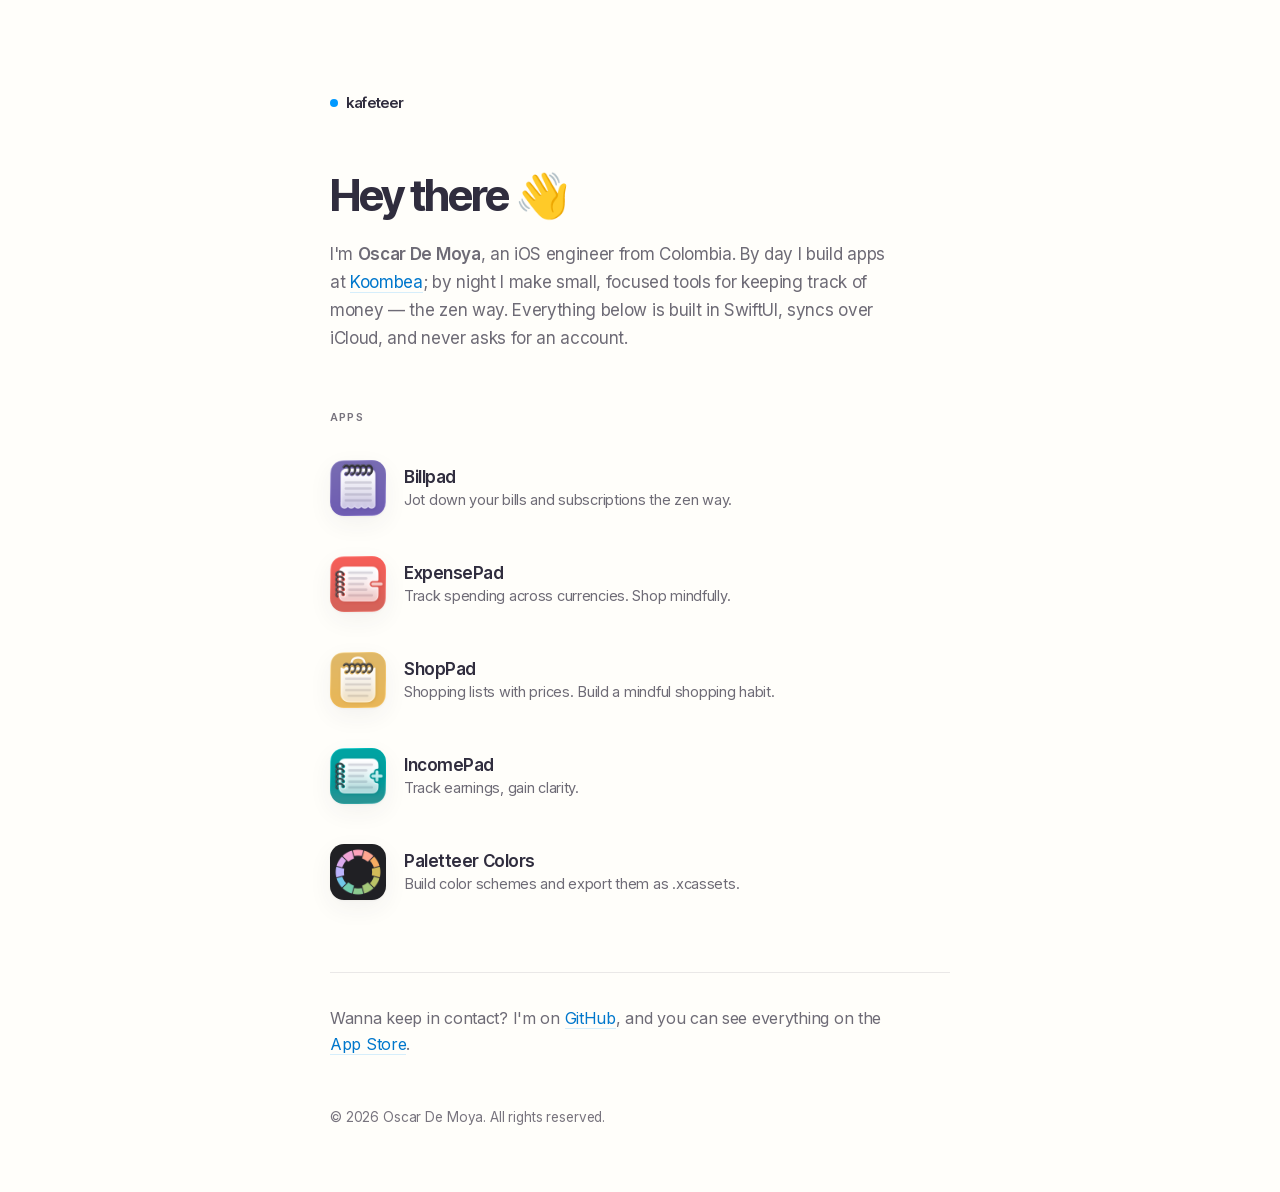
==== index.html @ 7df89122 "Add landing page for App Store apps" ====
<!DOCTYPE html>
<html lang="en">
<head>
<meta charset="utf-8">
<meta name="viewport" content="width=device-width, initial-scale=1">
<title>Kafeteer — Apps by Oscar De Moya</title>
<meta name="description" content="Small, focused iOS apps for tracking money the zen way. Billpad, ExpensePad, ShopPad, IncomePad and Paletteer Colors.">
<meta name="author" content="Oscar De Moya">
<meta name="theme-color" content="#FFFEFA" media="(prefers-color-scheme: light)">
<meta name="theme-color" content="#141415" media="(prefers-color-scheme: dark)">
<link rel="canonical" href="https://kafeteer.github.io/">
<meta property="og:type" content="website">
<meta property="og:title" content="Kafeteer — Apps by Oscar De Moya">
<meta property="og:description" content="Small, focused iOS apps for tracking money the zen way.">
<meta property="og:url" content="https://kafeteer.github.io/">
<meta property="og:image" content="https://kafeteer.github.io/assets/icons/billpad.png">
<meta name="twitter:card" content="summary">
<link rel="icon" href="assets/icons/billpad.png">
<link rel="apple-touch-icon" href="assets/icons/billpad.png">
<link rel="preload" href="assets/fonts/Inter-latin.woff2" as="font" type="font/woff2" crossorigin>
<link rel="preload" href="assets/fonts/InterTight-latin.woff2" as="font" type="font/woff2" crossorigin>
<style>
@font-face {
  font-family: 'Inter';
  font-style: normal;
  font-weight: 400 600;
  font-display: swap;
  src: url('assets/fonts/Inter-latin.woff2') format('woff2');
  unicode-range: U+0000-00FF, U+0131, U+0152-0153, U+02BB-02BC, U+02C6, U+02DA, U+02DC, U+0304, U+0308, U+0329, U+2000-206F, U+20AC, U+2122, U+2191, U+2193, U+2212, U+2215, U+FEFF, U+FFFD;
}
@font-face {
  font-family: 'Inter';
  font-style: normal;
  font-weight: 400 600;
  font-display: swap;
  src: url('assets/fonts/Inter-latin-ext.woff2') format('woff2');
  unicode-range: U+0100-02BA, U+02BD-02C5, U+02C7-02CC, U+02CE-02D7, U+02DD-02FF, U+0304, U+0308, U+0329, U+1D00-1DBF, U+1E00-1E9F, U+1EF2-1EFF, U+2020, U+20A0-20AB, U+20AD-20C0, U+2113, U+2C60-2C7F, U+A720-A7FF;
}
@font-face {
  font-family: 'Inter Tight';
  font-style: normal;
  font-weight: 600 700;
  font-display: swap;
  src: url('assets/fonts/InterTight-latin.woff2') format('woff2');
  unicode-range: U+0000-00FF, U+0131, U+0152-0153, U+02BB-02BC, U+02C6, U+02DA, U+02DC, U+0304, U+0308, U+0329, U+2000-206F, U+20AC, U+2122, U+2191, U+2193, U+2212, U+2215, U+FEFF, U+FFFD;
}
@font-face {
  font-family: 'Inter Tight';
  font-style: normal;
  font-weight: 600 700;
  font-display: swap;
  src: url('assets/fonts/InterTight-latin-ext.woff2') format('woff2');
  unicode-range: U+0100-02BA, U+02BD-02C5, U+02C7-02CC, U+02CE-02D7, U+02DD-02FF, U+0304, U+0308, U+0329, U+1D00-1DBF, U+1E00-1E9F, U+1EF2-1EFF, U+2020, U+20A0-20AB, U+20AD-20C0, U+2113, U+2C60-2C7F, U+A720-A7FF;
}

:root {
  --bg: #FFFEFA;
  --surface: #F7F6F2;
  --ink: #302D3E;
  --muted: #6E6B76;
  --faint: #78747E;
  --line: rgba(48, 45, 62, 0.10);
  --accent: #0099FF;
  --link: #0077CC;
  --accent-soft: rgba(0, 153, 255, 0.16);
  --shadow: 0 1px 2px rgba(48, 45, 62, 0.04), 0 8px 24px rgba(48, 45, 62, 0.06);
  --radius-lg: 20px;
  --radius-md: 14px;
}

@media (prefers-color-scheme: dark) {
  :root {
    --bg: #141415;
    --surface: #2E2C37;
    --ink: #FFFEFA;
    --muted: #BFBCC2;
    --faint: #918D96;
    --line: rgba(255, 254, 250, 0.10);
    --accent: #4DB8FF;
    --link: #4DB8FF;
    --accent-soft: rgba(77, 184, 255, 0.22);
    --shadow: 0 1px 2px rgba(0, 0, 0, 0.30), 0 8px 24px rgba(0, 0, 0, 0.35);
  }
}

* { box-sizing: border-box; }

html { -webkit-text-size-adjust: 100%; }

body {
  margin: 0;
  padding: 0 24px;
  background: var(--bg);
  color: var(--ink);
  font-family: "Inter", -apple-system, BlinkMacSystemFont, "Segoe UI", sans-serif;
  font-size: 16px;
  line-height: 1.65;
  letter-spacing: -0.28px;
  font-feature-settings: "cv11", "ss01";
  -webkit-font-smoothing: antialiased;
}

.wrap {
  max-width: 620px;
  margin: 0 auto;
  padding: 88px 0 64px;
}

.brand {
  display: inline-flex;
  align-items: center;
  gap: 8px;
  font-family: "Inter Tight", "Inter", sans-serif;
  font-weight: 600;
  font-size: 15px;
  letter-spacing: -0.32px;
  color: var(--ink);
  text-decoration: none;
}

.brand .dot {
  width: 8px;
  height: 8px;
  border-radius: 50%;
  background: var(--accent);
}

h1 {
  margin: 56px 0 0;
  font-family: "Inter Tight", "Inter", sans-serif;
  font-weight: 700;
  font-size: 44px;
  line-height: 1.1;
  letter-spacing: -2px;
}

.lede {
  margin: 20px 0 0;
  max-width: 52ch;
  color: var(--muted);
  font-size: 17px;
  letter-spacing: -0.32px;
}

.lede a, .contact a, footer a {
  color: var(--link);
  text-decoration: none;
  border-bottom: 1px solid var(--accent-soft);
  transition: border-color 0.15s ease;
}

.lede a:hover, .contact a:hover, footer a:hover { border-color: var(--link); }

.eyebrow {
  margin: 56px 0 18px;
  font-family: "Inter Tight", "Inter", sans-serif;
  font-size: 11px;
  font-weight: 600;
  letter-spacing: 1.2px;
  text-transform: uppercase;
  color: var(--faint);
}

.apps {
  display: flex;
  flex-direction: column;
  gap: 8px;
}

.app {
  display: flex;
  align-items: center;
  gap: 18px;
  padding: 16px;
  margin: 0 -16px;
  border-radius: var(--radius-lg);
  text-decoration: none;
  color: inherit;
  transition: background 0.18s ease, transform 0.18s ease;
}

.app:hover {
  background: var(--surface);
  transform: translateY(-1px);
}

.app img {
  width: 56px;
  height: 56px;
  flex: 0 0 56px;
  border-radius: var(--radius-md);
  box-shadow: var(--shadow);
  background: var(--surface);
}

.app .meta { display: block; min-width: 0; flex: 1; }

.app .name {
  display: block;
  font-family: "Inter Tight", "Inter", sans-serif;
  font-weight: 600;
  font-size: 17px;
  letter-spacing: -0.44px;
  line-height: 1.35;
}

.app .tag {
  display: block;
  color: var(--muted);
  font-size: 14.5px;
  letter-spacing: -0.28px;
  line-height: 1.45;
}

.app .arrow {
  flex: 0 0 auto;
  color: var(--faint);
  font-size: 18px;
  opacity: 0;
  transform: translateX(-4px);
  transition: opacity 0.18s ease, transform 0.18s ease, color 0.18s ease;
}

.app:hover .arrow {
  opacity: 1;
  transform: translateX(0);
  color: var(--link);
}

.app:focus-visible, .brand:focus-visible, a:focus-visible {
  outline: 2px solid var(--link);
  outline-offset: 3px;
  border-radius: 6px;
}

.contact {
  margin: 56px 0 0;
  padding-top: 32px;
  border-top: 1px solid var(--line);
  color: var(--muted);
  font-size: 16px;
}

footer {
  margin-top: 48px;
  color: var(--faint);
  font-size: 13.5px;
  letter-spacing: -0.14px;
}

@media (max-width: 520px) {
  .wrap { padding: 56px 0 48px; }
  h1 { font-size: 34px; letter-spacing: -1.2px; }
  .lede { font-size: 16px; }
  .app { gap: 14px; padding: 14px 12px; margin: 0 -12px; }
  .app img { width: 48px; height: 48px; flex-basis: 48px; }
  .app .arrow { display: none; }
}

@media (prefers-reduced-motion: reduce) {
  * { transition: none !important; }
}
</style>
</head>
<body>
<div class="wrap">

  <a class="brand" href="/"><span class="dot"></span>kafeteer</a>

  <h1>Hey there&nbsp;👋</h1>

  <p class="lede">
    I'm <strong>Oscar De Moya</strong>, an iOS engineer from Colombia. By day I build apps at
    <a href="https://www.koombea.com" rel="noopener">Koombea</a>; by night I make small, focused
    tools for keeping track of money — the zen way. Everything below is built in SwiftUI, syncs
    over iCloud, and never asks for an account.
  </p>

  <p class="eyebrow">Apps</p>

  <main class="apps">

    <a class="app" href="https://apps.apple.com/app/id6448975056" rel="noopener">
      <img src="assets/icons/billpad.png" alt="Billpad app icon" width="56" height="56" loading="lazy">
      <span class="meta">
        <span class="name">Billpad</span>
        <span class="tag">Jot down your bills and subscriptions the zen way.</span>
      </span>
      <span class="arrow" aria-hidden="true">→</span>
    </a>

    <a class="app" href="https://apps.apple.com/app/id6504459640" rel="noopener">
      <img src="assets/icons/expensepad.png" alt="ExpensePad app icon" width="56" height="56" loading="lazy">
      <span class="meta">
        <span class="name">ExpensePad</span>
        <span class="tag">Track spending across currencies. Shop mindfully.</span>
      </span>
      <span class="arrow" aria-hidden="true">→</span>
    </a>

    <a class="app" href="https://apps.apple.com/app/id6529523495" rel="noopener">
      <img src="assets/icons/shoppad.png" alt="ShopPad app icon" width="56" height="56" loading="lazy">
      <span class="meta">
        <span class="name">ShopPad</span>
        <span class="tag">Shopping lists with prices. Build a mindful shopping habit.</span>
      </span>
      <span class="arrow" aria-hidden="true">→</span>
    </a>

    <a class="app" href="https://apps.apple.com/app/id6740171596" rel="noopener">
      <img src="assets/icons/incomepad.png" alt="IncomePad app icon" width="56" height="56" loading="lazy">
      <span class="meta">
        <span class="name">IncomePad</span>
        <span class="tag">Track earnings, gain clarity.</span>
      </span>
      <span class="arrow" aria-hidden="true">→</span>
    </a>

    <a class="app" href="https://apps.apple.com/app/id6739819339" rel="noopener">
      <img src="assets/icons/paletteer.png" alt="Paletteer Colors app icon" width="56" height="56" loading="lazy">
      <span class="meta">
        <span class="name">Paletteer Colors</span>
        <span class="tag">Build color schemes and export them as .xcassets.</span>
      </span>
      <span class="arrow" aria-hidden="true">→</span>
    </a>

  </main>

  <p class="contact">
    Wanna keep in contact? I'm on
    <a href="https://github.com/kafeteer" rel="noopener">GitHub</a>, and you can see everything
    on the <a href="https://apps.apple.com/developer/oscar-de-moya/id1236595635" rel="noopener">App&nbsp;Store</a>.
  </p>

  <footer>© <span id="year">2026</span> Oscar De Moya. All rights reserved.</footer>

</div>
<script>document.getElementById("year").textContent = new Date().getFullYear();</script>
</body>
</html>
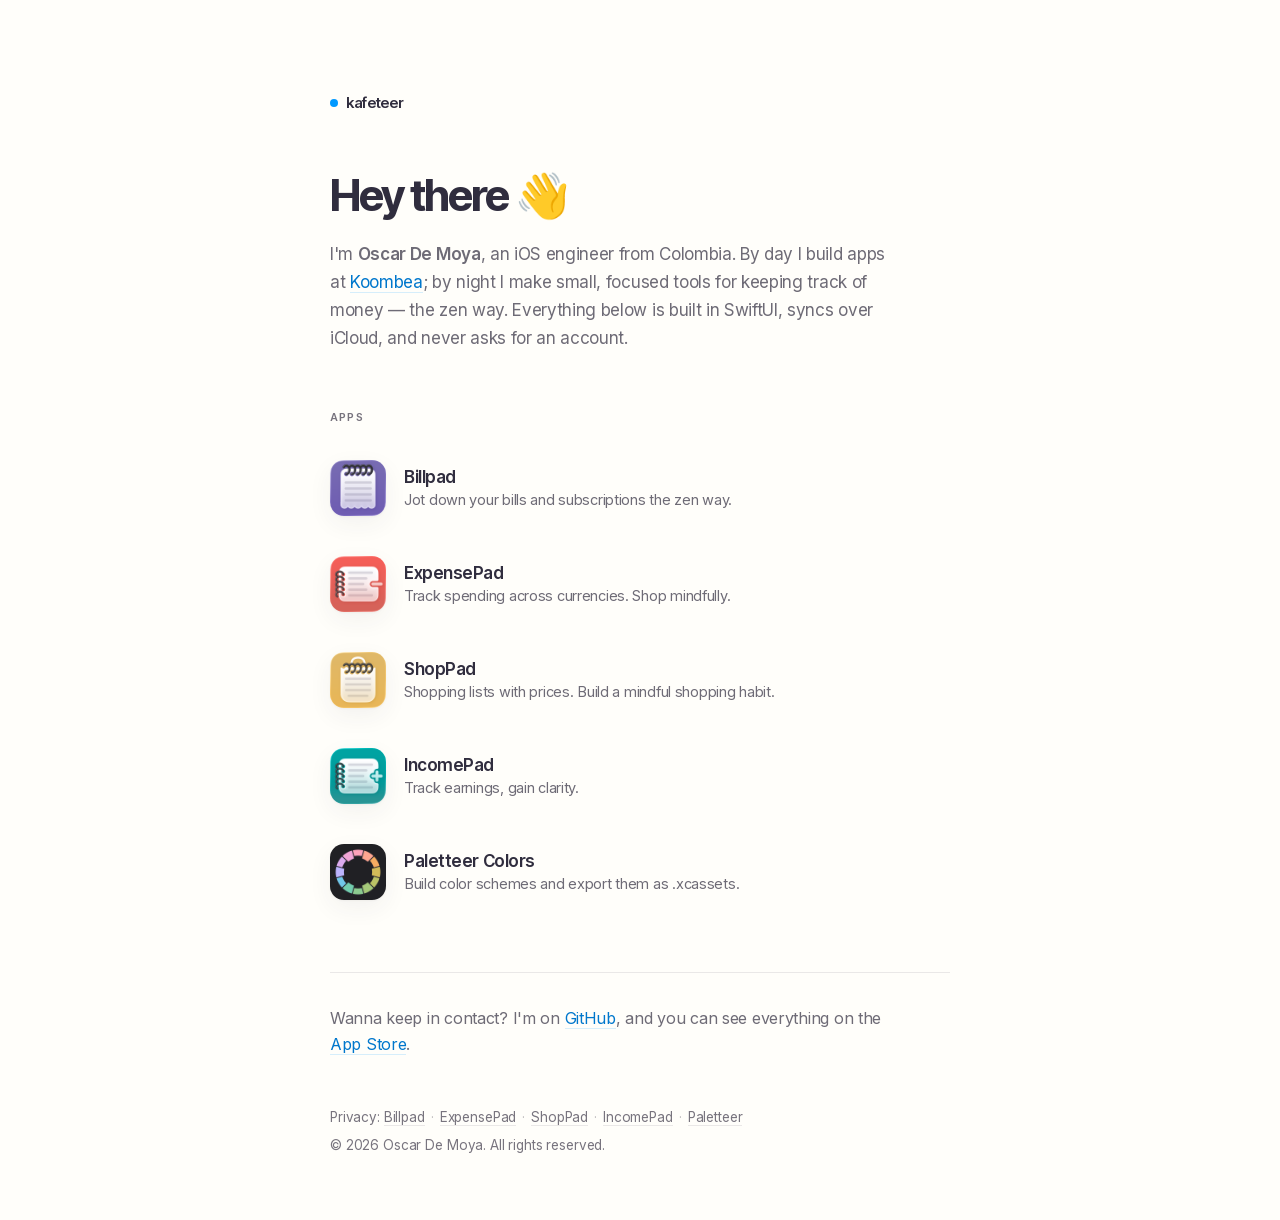
==== commit ed777849: "Point GitHub link at oscardemoya" ====
--- a/index.html
+++ b/index.html
@@ -19,248 +19,7 @@
 <link rel="apple-touch-icon" href="assets/icons/billpad.png">
 <link rel="preload" href="assets/fonts/Inter-latin.woff2" as="font" type="font/woff2" crossorigin>
 <link rel="preload" href="assets/fonts/InterTight-latin.woff2" as="font" type="font/woff2" crossorigin>
-<style>
-@font-face {
-  font-family: 'Inter';
-  font-style: normal;
-  font-weight: 400 600;
-  font-display: swap;
-  src: url('assets/fonts/Inter-latin.woff2') format('woff2');
-  unicode-range: U+0000-00FF, U+0131, U+0152-0153, U+02BB-02BC, U+02C6, U+02DA, U+02DC, U+0304, U+0308, U+0329, U+2000-206F, U+20AC, U+2122, U+2191, U+2193, U+2212, U+2215, U+FEFF, U+FFFD;
-}
-@font-face {
-  font-family: 'Inter';
-  font-style: normal;
-  font-weight: 400 600;
-  font-display: swap;
-  src: url('assets/fonts/Inter-latin-ext.woff2') format('woff2');
-  unicode-range: U+0100-02BA, U+02BD-02C5, U+02C7-02CC, U+02CE-02D7, U+02DD-02FF, U+0304, U+0308, U+0329, U+1D00-1DBF, U+1E00-1E9F, U+1EF2-1EFF, U+2020, U+20A0-20AB, U+20AD-20C0, U+2113, U+2C60-2C7F, U+A720-A7FF;
-}
-@font-face {
-  font-family: 'Inter Tight';
-  font-style: normal;
-  font-weight: 600 700;
-  font-display: swap;
-  src: url('assets/fonts/InterTight-latin.woff2') format('woff2');
-  unicode-range: U+0000-00FF, U+0131, U+0152-0153, U+02BB-02BC, U+02C6, U+02DA, U+02DC, U+0304, U+0308, U+0329, U+2000-206F, U+20AC, U+2122, U+2191, U+2193, U+2212, U+2215, U+FEFF, U+FFFD;
-}
-@font-face {
-  font-family: 'Inter Tight';
-  font-style: normal;
-  font-weight: 600 700;
-  font-display: swap;
-  src: url('assets/fonts/InterTight-latin-ext.woff2') format('woff2');
-  unicode-range: U+0100-02BA, U+02BD-02C5, U+02C7-02CC, U+02CE-02D7, U+02DD-02FF, U+0304, U+0308, U+0329, U+1D00-1DBF, U+1E00-1E9F, U+1EF2-1EFF, U+2020, U+20A0-20AB, U+20AD-20C0, U+2113, U+2C60-2C7F, U+A720-A7FF;
-}
-
-:root {
-  --bg: #FFFEFA;
-  --surface: #F7F6F2;
-  --ink: #302D3E;
-  --muted: #6E6B76;
-  --faint: #78747E;
-  --line: rgba(48, 45, 62, 0.10);
-  --accent: #0099FF;
-  --link: #0077CC;
-  --accent-soft: rgba(0, 153, 255, 0.16);
-  --shadow: 0 1px 2px rgba(48, 45, 62, 0.04), 0 8px 24px rgba(48, 45, 62, 0.06);
-  --radius-lg: 20px;
-  --radius-md: 14px;
-}
-
-@media (prefers-color-scheme: dark) {
-  :root {
-    --bg: #141415;
-    --surface: #2E2C37;
-    --ink: #FFFEFA;
-    --muted: #BFBCC2;
-    --faint: #918D96;
-    --line: rgba(255, 254, 250, 0.10);
-    --accent: #4DB8FF;
-    --link: #4DB8FF;
-    --accent-soft: rgba(77, 184, 255, 0.22);
-    --shadow: 0 1px 2px rgba(0, 0, 0, 0.30), 0 8px 24px rgba(0, 0, 0, 0.35);
-  }
-}
-
-* { box-sizing: border-box; }
-
-html { -webkit-text-size-adjust: 100%; }
-
-body {
-  margin: 0;
-  padding: 0 24px;
-  background: var(--bg);
-  color: var(--ink);
-  font-family: "Inter", -apple-system, BlinkMacSystemFont, "Segoe UI", sans-serif;
-  font-size: 16px;
-  line-height: 1.65;
-  letter-spacing: -0.28px;
-  font-feature-settings: "cv11", "ss01";
-  -webkit-font-smoothing: antialiased;
-}
-
-.wrap {
-  max-width: 620px;
-  margin: 0 auto;
-  padding: 88px 0 64px;
-}
-
-.brand {
-  display: inline-flex;
-  align-items: center;
-  gap: 8px;
-  font-family: "Inter Tight", "Inter", sans-serif;
-  font-weight: 600;
-  font-size: 15px;
-  letter-spacing: -0.32px;
-  color: var(--ink);
-  text-decoration: none;
-}
-
-.brand .dot {
-  width: 8px;
-  height: 8px;
-  border-radius: 50%;
-  background: var(--accent);
-}
-
-h1 {
-  margin: 56px 0 0;
-  font-family: "Inter Tight", "Inter", sans-serif;
-  font-weight: 700;
-  font-size: 44px;
-  line-height: 1.1;
-  letter-spacing: -2px;
-}
-
-.lede {
-  margin: 20px 0 0;
-  max-width: 52ch;
-  color: var(--muted);
-  font-size: 17px;
-  letter-spacing: -0.32px;
-}
-
-.lede a, .contact a, footer a {
-  color: var(--link);
-  text-decoration: none;
-  border-bottom: 1px solid var(--accent-soft);
-  transition: border-color 0.15s ease;
-}
-
-.lede a:hover, .contact a:hover, footer a:hover { border-color: var(--link); }
-
-.eyebrow {
-  margin: 56px 0 18px;
-  font-family: "Inter Tight", "Inter", sans-serif;
-  font-size: 11px;
-  font-weight: 600;
-  letter-spacing: 1.2px;
-  text-transform: uppercase;
-  color: var(--faint);
-}
-
-.apps {
-  display: flex;
-  flex-direction: column;
-  gap: 8px;
-}
-
-.app {
-  display: flex;
-  align-items: center;
-  gap: 18px;
-  padding: 16px;
-  margin: 0 -16px;
-  border-radius: var(--radius-lg);
-  text-decoration: none;
-  color: inherit;
-  transition: background 0.18s ease, transform 0.18s ease;
-}
-
-.app:hover {
-  background: var(--surface);
-  transform: translateY(-1px);
-}
-
-.app img {
-  width: 56px;
-  height: 56px;
-  flex: 0 0 56px;
-  border-radius: var(--radius-md);
-  box-shadow: var(--shadow);
-  background: var(--surface);
-}
-
-.app .meta { display: block; min-width: 0; flex: 1; }
-
-.app .name {
-  display: block;
-  font-family: "Inter Tight", "Inter", sans-serif;
-  font-weight: 600;
-  font-size: 17px;
-  letter-spacing: -0.44px;
-  line-height: 1.35;
-}
-
-.app .tag {
-  display: block;
-  color: var(--muted);
-  font-size: 14.5px;
-  letter-spacing: -0.28px;
-  line-height: 1.45;
-}
-
-.app .arrow {
-  flex: 0 0 auto;
-  color: var(--faint);
-  font-size: 18px;
-  opacity: 0;
-  transform: translateX(-4px);
-  transition: opacity 0.18s ease, transform 0.18s ease, color 0.18s ease;
-}
-
-.app:hover .arrow {
-  opacity: 1;
-  transform: translateX(0);
-  color: var(--link);
-}
-
-.app:focus-visible, .brand:focus-visible, a:focus-visible {
-  outline: 2px solid var(--link);
-  outline-offset: 3px;
-  border-radius: 6px;
-}
-
-.contact {
-  margin: 56px 0 0;
-  padding-top: 32px;
-  border-top: 1px solid var(--line);
-  color: var(--muted);
-  font-size: 16px;
-}
-
-footer {
-  margin-top: 48px;
-  color: var(--faint);
-  font-size: 13.5px;
-  letter-spacing: -0.14px;
-}
-
-@media (max-width: 520px) {
-  .wrap { padding: 56px 0 48px; }
-  h1 { font-size: 34px; letter-spacing: -1.2px; }
-  .lede { font-size: 16px; }
-  .app { gap: 14px; padding: 14px 12px; margin: 0 -12px; }
-  .app img { width: 48px; height: 48px; flex-basis: 48px; }
-  .app .arrow { display: none; }
-}
-
-@media (prefers-reduced-motion: reduce) {
-  * { transition: none !important; }
-}
-</style>
+<link rel="stylesheet" href="assets/style.css">
 </head>
 <body>
 <div class="wrap">
@@ -329,11 +88,14 @@
 
   <p class="contact">
     Wanna keep in contact? I'm on
-    <a href="https://github.com/kafeteer" rel="noopener">GitHub</a>, and you can see everything
+    <a href="https://github.com/oscardemoya" rel="noopener">GitHub</a>, and you can see everything
     on the <a href="https://apps.apple.com/developer/oscar-de-moya/id1236595635" rel="noopener">App&nbsp;Store</a>.
   </p>
 
-  <footer>© <span id="year">2026</span> Oscar De Moya. All rights reserved.</footer>
+  <footer>
+    <p class="legal">Privacy: <a href="billpad/privacy.html">Billpad</a><span class="sep">·</span><a href="expensepad/privacy.html">ExpensePad</a><span class="sep">·</span><a href="shoppad/privacy.html">ShopPad</a><span class="sep">·</span><a href="incomepad/privacy.html">IncomePad</a><span class="sep">·</span><a href="paletteer/privacy.html">Paletteer</a></p>
+    © <span id="year">2026</span> Oscar De Moya. All rights reserved.
+  </footer>
 
 </div>
 <script>document.getElementById("year").textContent = new Date().getFullYear();</script>
--- a/assets/style.css
+++ b/assets/style.css
@@ -0,0 +1,345 @@
+@font-face {
+  font-family: 'Inter';
+  font-style: normal;
+  font-weight: 400 600;
+  font-display: swap;
+  src: url('fonts/Inter-latin.woff2') format('woff2');
+  unicode-range: U+0000-00FF, U+0131, U+0152-0153, U+02BB-02BC, U+02C6, U+02DA, U+02DC, U+0304, U+0308, U+0329, U+2000-206F, U+20AC, U+2122, U+2191, U+2193, U+2212, U+2215, U+FEFF, U+FFFD;
+}
+@font-face {
+  font-family: 'Inter';
+  font-style: normal;
+  font-weight: 400 600;
+  font-display: swap;
+  src: url('fonts/Inter-latin-ext.woff2') format('woff2');
+  unicode-range: U+0100-02BA, U+02BD-02C5, U+02C7-02CC, U+02CE-02D7, U+02DD-02FF, U+0304, U+0308, U+0329, U+1D00-1DBF, U+1E00-1E9F, U+1EF2-1EFF, U+2020, U+20A0-20AB, U+20AD-20C0, U+2113, U+2C60-2C7F, U+A720-A7FF;
+}
+@font-face {
+  font-family: 'Inter Tight';
+  font-style: normal;
+  font-weight: 600 700;
+  font-display: swap;
+  src: url('fonts/InterTight-latin.woff2') format('woff2');
+  unicode-range: U+0000-00FF, U+0131, U+0152-0153, U+02BB-02BC, U+02C6, U+02DA, U+02DC, U+0304, U+0308, U+0329, U+2000-206F, U+20AC, U+2122, U+2191, U+2193, U+2212, U+2215, U+FEFF, U+FFFD;
+}
+@font-face {
+  font-family: 'Inter Tight';
+  font-style: normal;
+  font-weight: 600 700;
+  font-display: swap;
+  src: url('fonts/InterTight-latin-ext.woff2') format('woff2');
+  unicode-range: U+0100-02BA, U+02BD-02C5, U+02C7-02CC, U+02CE-02D7, U+02DD-02FF, U+0304, U+0308, U+0329, U+1D00-1DBF, U+1E00-1E9F, U+1EF2-1EFF, U+2020, U+20A0-20AB, U+20AD-20C0, U+2113, U+2C60-2C7F, U+A720-A7FF;
+}
+
+:root {
+  --bg: #FFFEFA;
+  --surface: #F7F6F2;
+  --ink: #302D3E;
+  --muted: #6E6B76;
+  --faint: #78747E;
+  --line: rgba(48, 45, 62, 0.10);
+  --accent: #0099FF;
+  --link: #0077CC;
+  --accent-soft: rgba(0, 153, 255, 0.16);
+  --shadow: 0 1px 2px rgba(48, 45, 62, 0.04), 0 8px 24px rgba(48, 45, 62, 0.06);
+  --radius-lg: 20px;
+  --radius-md: 14px;
+}
+
+@media (prefers-color-scheme: dark) {
+  :root {
+    --bg: #141415;
+    --surface: #2E2C37;
+    --ink: #FFFEFA;
+    --muted: #BFBCC2;
+    --faint: #918D96;
+    --line: rgba(255, 254, 250, 0.10);
+    --accent: #4DB8FF;
+    --link: #4DB8FF;
+    --accent-soft: rgba(77, 184, 255, 0.22);
+    --shadow: 0 1px 2px rgba(0, 0, 0, 0.30), 0 8px 24px rgba(0, 0, 0, 0.35);
+  }
+}
+
+* { box-sizing: border-box; }
+
+html { -webkit-text-size-adjust: 100%; }
+
+body {
+  margin: 0;
+  padding: 0 24px;
+  background: var(--bg);
+  color: var(--ink);
+  font-family: "Inter", -apple-system, BlinkMacSystemFont, "Segoe UI", sans-serif;
+  font-size: 16px;
+  line-height: 1.65;
+  letter-spacing: -0.28px;
+  font-feature-settings: "cv11", "ss01";
+  -webkit-font-smoothing: antialiased;
+}
+
+.wrap {
+  max-width: 620px;
+  margin: 0 auto;
+  padding: 88px 0 64px;
+}
+
+.brand {
+  display: inline-flex;
+  align-items: center;
+  gap: 8px;
+  font-family: "Inter Tight", "Inter", sans-serif;
+  font-weight: 600;
+  font-size: 15px;
+  letter-spacing: -0.32px;
+  color: var(--ink);
+  text-decoration: none;
+}
+
+.brand .dot {
+  width: 8px;
+  height: 8px;
+  border-radius: 50%;
+  background: var(--accent);
+}
+
+.brand.back .dot { display: none; }
+
+.brand.back::before {
+  content: "←";
+  color: var(--faint);
+  transition: color 0.15s ease, transform 0.15s ease;
+}
+
+.brand.back:hover::before { color: var(--link); transform: translateX(-2px); }
+
+h1 {
+  margin: 56px 0 0;
+  font-family: "Inter Tight", "Inter", sans-serif;
+  font-weight: 700;
+  font-size: 44px;
+  line-height: 1.1;
+  letter-spacing: -2px;
+}
+
+.lede {
+  margin: 20px 0 0;
+  max-width: 52ch;
+  color: var(--muted);
+  font-size: 17px;
+  letter-spacing: -0.32px;
+}
+
+a { color: var(--link); }
+
+.lede a, .contact a, footer a, .doc a {
+  color: var(--link);
+  text-decoration: none;
+  border-bottom: 1px solid var(--accent-soft);
+  transition: border-color 0.15s ease;
+}
+
+.lede a:hover, .contact a:hover, footer a:hover, .doc a:hover { border-color: var(--link); }
+
+.eyebrow {
+  margin: 56px 0 18px;
+  font-family: "Inter Tight", "Inter", sans-serif;
+  font-size: 11px;
+  font-weight: 600;
+  letter-spacing: 1.2px;
+  text-transform: uppercase;
+  color: var(--faint);
+}
+
+.apps {
+  display: flex;
+  flex-direction: column;
+  gap: 8px;
+}
+
+.app {
+  display: flex;
+  align-items: center;
+  gap: 18px;
+  padding: 16px;
+  margin: 0 -16px;
+  border-radius: var(--radius-lg);
+  text-decoration: none;
+  color: inherit;
+  transition: background 0.18s ease, transform 0.18s ease;
+}
+
+.app:hover {
+  background: var(--surface);
+  transform: translateY(-1px);
+}
+
+.app img {
+  width: 56px;
+  height: 56px;
+  flex: 0 0 56px;
+  border-radius: var(--radius-md);
+  box-shadow: var(--shadow);
+  background: var(--surface);
+}
+
+.app .meta { display: block; min-width: 0; flex: 1; }
+
+.app .name {
+  display: block;
+  font-family: "Inter Tight", "Inter", sans-serif;
+  font-weight: 600;
+  font-size: 17px;
+  letter-spacing: -0.44px;
+  line-height: 1.35;
+}
+
+.app .tag {
+  display: block;
+  color: var(--muted);
+  font-size: 14.5px;
+  letter-spacing: -0.28px;
+  line-height: 1.45;
+}
+
+.app .arrow {
+  flex: 0 0 auto;
+  color: var(--faint);
+  font-size: 18px;
+  opacity: 0;
+  transform: translateX(-4px);
+  transition: opacity 0.18s ease, transform 0.18s ease, color 0.18s ease;
+}
+
+.app:hover .arrow {
+  opacity: 1;
+  transform: translateX(0);
+  color: var(--link);
+}
+
+.app:focus-visible, .brand:focus-visible, a:focus-visible {
+  outline: 2px solid var(--link);
+  outline-offset: 3px;
+  border-radius: 6px;
+}
+
+.contact {
+  margin: 56px 0 0;
+  padding-top: 32px;
+  border-top: 1px solid var(--line);
+  color: var(--muted);
+  font-size: 16px;
+}
+
+footer {
+  margin-top: 48px;
+  color: var(--faint);
+  font-size: 13.5px;
+  letter-spacing: -0.14px;
+}
+
+footer .legal {
+  margin: 0 0 6px;
+}
+
+footer .legal a {
+  color: var(--faint);
+  border-bottom-color: var(--line);
+}
+
+footer .legal a:hover { color: var(--link); border-bottom-color: var(--link); }
+
+footer .sep { opacity: 0.5; margin: 0 6px; }
+
+.pagehead {
+  display: flex;
+  align-items: center;
+  gap: 16px;
+  margin: 48px 0 0;
+}
+
+.pagehead img {
+  width: 48px;
+  height: 48px;
+  flex: 0 0 48px;
+  border-radius: 12px;
+  box-shadow: var(--shadow);
+  background: var(--surface);
+}
+
+.pagehead h1 {
+  margin: 0;
+  font-size: 32px;
+  letter-spacing: -1.2px;
+}
+
+.pagehead .kicker {
+  display: block;
+  font-family: "Inter", sans-serif;
+  font-size: 13px;
+  font-weight: 500;
+  letter-spacing: 0;
+  color: var(--faint);
+  line-height: 1.4;
+}
+
+.updated {
+  margin: 20px 0 0;
+  font-size: 14px;
+  color: var(--faint);
+}
+
+.doc {
+  margin-top: 40px;
+  padding-top: 32px;
+  border-top: 1px solid var(--line);
+}
+
+.doc h2 {
+  margin: 36px 0 8px;
+  font-family: "Inter Tight", "Inter", sans-serif;
+  font-weight: 600;
+  font-size: 18px;
+  letter-spacing: -0.48px;
+  line-height: 1.35;
+}
+
+.doc h2:first-child { margin-top: 0; }
+
+.doc p {
+  margin: 0 0 14px;
+  color: var(--muted);
+  letter-spacing: -0.28px;
+}
+
+.doc ul {
+  margin: 0 0 14px;
+  padding-left: 20px;
+  color: var(--muted);
+}
+
+.doc li { margin-bottom: 6px; }
+
+.doc .intro { color: var(--ink); }
+
+@media (max-width: 520px) {
+  .wrap { padding: 56px 0 48px; }
+  h1 { font-size: 34px; letter-spacing: -1.2px; }
+  .lede { font-size: 16px; }
+  .app { gap: 14px; padding: 14px 12px; margin: 0 -12px; }
+  .app img { width: 48px; height: 48px; flex-basis: 48px; }
+  .app .arrow { display: none; }
+  .pagehead { gap: 14px; }
+  .pagehead img { width: 40px; height: 40px; flex-basis: 40px; }
+  .pagehead h1 { font-size: 26px; letter-spacing: -0.8px; }
+}
+
+@media (prefers-reduced-motion: reduce) {
+  * { transition: none !important; }
+}
+
+@media print {
+  body { padding: 0; color: #000; background: #fff; }
+  .brand, footer { display: none; }
+  .doc p, .doc ul { color: #222; }
+}
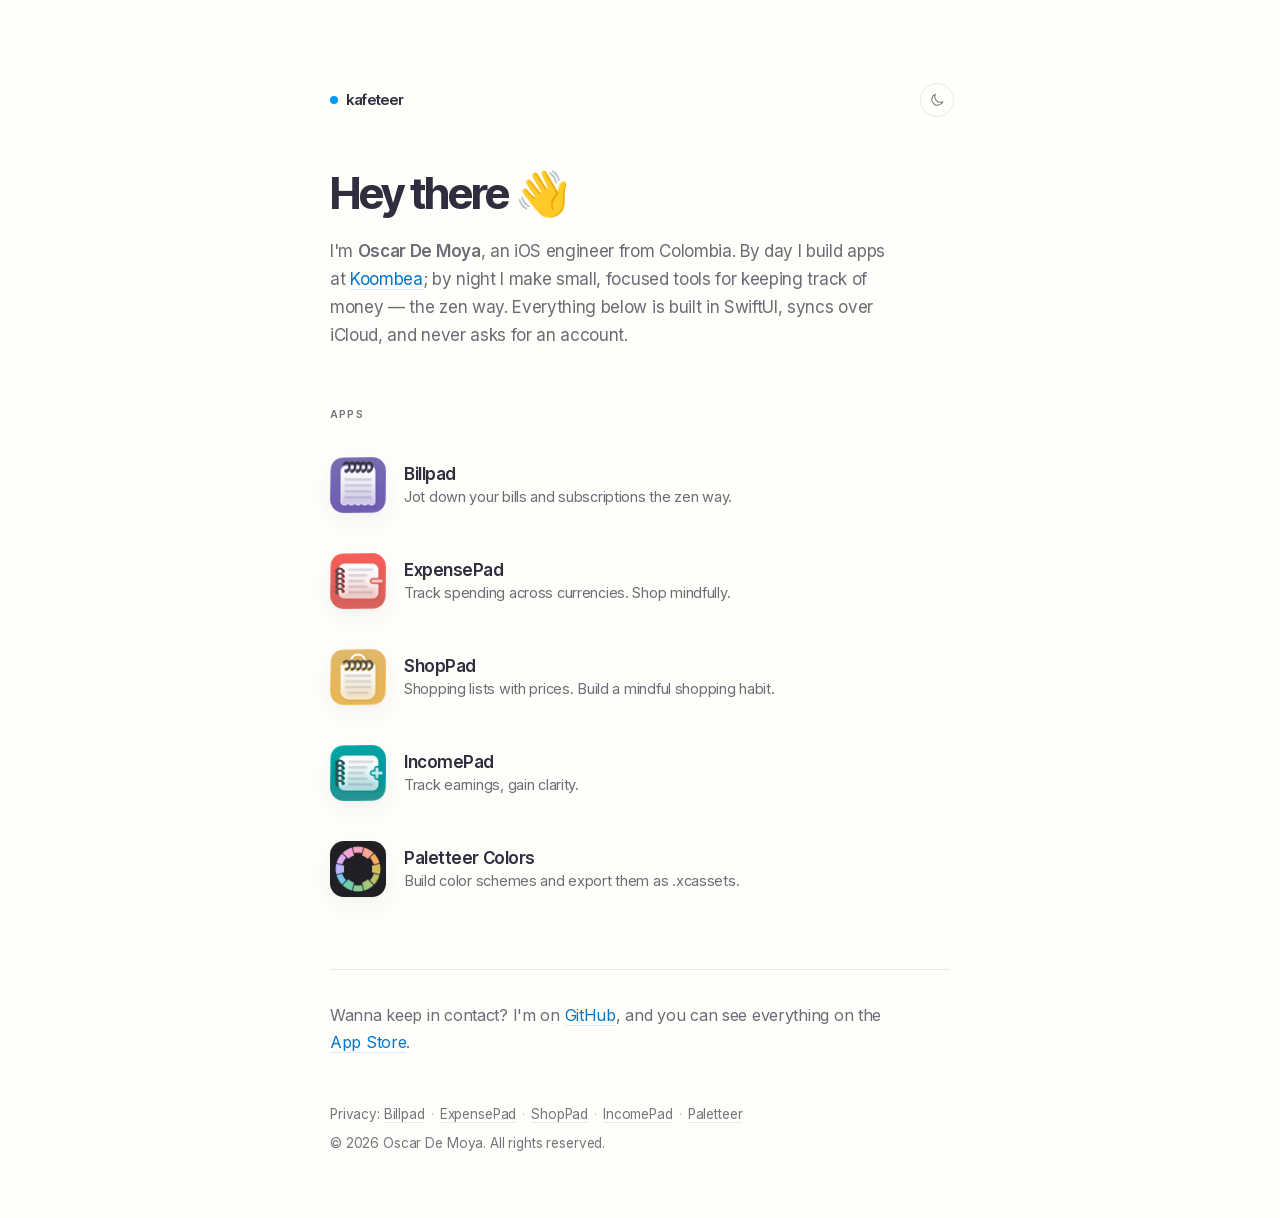
==== commit 281843fc: "Add dark/light mode toggle" ====
--- a/index.html
+++ b/index.html
@@ -20,11 +20,18 @@
 <link rel="preload" href="assets/fonts/Inter-latin.woff2" as="font" type="font/woff2" crossorigin>
 <link rel="preload" href="assets/fonts/InterTight-latin.woff2" as="font" type="font/woff2" crossorigin>
 <link rel="stylesheet" href="assets/style.css">
+<script src="assets/theme.js"></script>
 </head>
 <body>
 <div class="wrap">
 
-  <a class="brand" href="/"><span class="dot"></span>kafeteer</a>
+  <div class="topbar">
+    <a class="brand" href="/"><span class="dot"></span>kafeteer</a>
+    <button class="theme-toggle" type="button" aria-label="Switch to dark mode" title="Switch to dark mode" aria-pressed="false">
+      <svg class="icon-sun" viewBox="0 0 24 24" aria-hidden="true"><circle cx="12" cy="12" r="4.2"/><path d="M12 2.4v2.3M12 19.3v2.3M4.7 12H2.4M21.6 12h-2.3M6.84 6.84 5.22 5.22M18.78 18.78l-1.62-1.62M17.16 6.84l1.62-1.62M5.22 18.78l1.62-1.62"/></svg>
+      <svg class="icon-moon" viewBox="0 0 24 24" aria-hidden="true"><path d="M20.7 14.6A8.6 8.6 0 0 1 9.4 3.3 8.6 8.6 0 1 0 20.7 14.6Z"/></svg>
+    </button>
+  </div>
 
   <h1>Hey there&nbsp;👋</h1>
 
--- a/assets/style.css
+++ b/assets/style.css
@@ -31,7 +31,9 @@
   unicode-range: U+0100-02BA, U+02BD-02C5, U+02C7-02CC, U+02CE-02D7, U+02DD-02FF, U+0304, U+0308, U+0329, U+1D00-1DBF, U+1E00-1E9F, U+1EF2-1EFF, U+2020, U+20A0-20AB, U+20AD-20C0, U+2113, U+2C60-2C7F, U+A720-A7FF;
 }
 
+/* Light palette — the default, and the forced choice when [data-theme="light"]. */
 :root {
+  color-scheme: light;
   --bg: #FFFEFA;
   --surface: #F7F6F2;
   --ink: #302D3E;
@@ -46,8 +48,25 @@
   --radius-md: 14px;
 }
 
+/* Dark palette — explicitly picked with the toggle. */
+:root[data-theme="dark"] {
+  color-scheme: dark;
+  --bg: #141415;
+  --surface: #2E2C37;
+  --ink: #FFFEFA;
+  --muted: #BFBCC2;
+  --faint: #918D96;
+  --line: rgba(255, 254, 250, 0.10);
+  --accent: #4DB8FF;
+  --link: #4DB8FF;
+  --accent-soft: rgba(77, 184, 255, 0.22);
+  --shadow: 0 1px 2px rgba(0, 0, 0, 0.30), 0 8px 24px rgba(0, 0, 0, 0.35);
+}
+
+/* Dark palette — inherited from the OS, unless light was explicitly picked. */
 @media (prefers-color-scheme: dark) {
-  :root {
+  :root:not([data-theme="light"]) {
+    color-scheme: dark;
     --bg: #141415;
     --surface: #2E2C37;
     --ink: #FFFEFA;
@@ -84,6 +103,66 @@
   padding: 88px 0 64px;
 }
 
+.topbar {
+  display: flex;
+  align-items: center;
+  justify-content: space-between;
+  gap: 16px;
+}
+
+.theme-toggle {
+  -webkit-appearance: none;
+  appearance: none;
+  display: inline-flex;
+  align-items: center;
+  justify-content: center;
+  flex: 0 0 auto;
+  width: 34px;
+  height: 34px;
+  margin: -6px -4px -6px 0;
+  padding: 0;
+  border: 1px solid var(--line);
+  border-radius: 50%;
+  background: transparent;
+  color: var(--faint);
+  cursor: pointer;
+  transition: background 0.18s ease, color 0.18s ease, border-color 0.18s ease;
+}
+
+.theme-toggle:hover {
+  background: var(--surface);
+  border-color: var(--link);
+  color: var(--link);
+}
+
+.theme-toggle:focus-visible {
+  outline: 2px solid var(--link);
+  outline-offset: 3px;
+}
+
+.theme-toggle svg {
+  width: 16px;
+  height: 16px;
+  display: block;
+  fill: none;
+  stroke: currentColor;
+  stroke-width: 1.6;
+  stroke-linecap: round;
+  stroke-linejoin: round;
+}
+
+/* Show the icon of the theme the button will switch *to*. */
+.theme-toggle .icon-sun { display: none; }
+.theme-toggle .icon-moon { display: block; }
+
+:root[data-theme="dark"] .theme-toggle .icon-sun { display: block; }
+:root[data-theme="dark"] .theme-toggle .icon-moon { display: none; }
+
+@media (prefers-color-scheme: dark) {
+  :root:not([data-theme="light"]) .theme-toggle .icon-sun { display: block; }
+  :root:not([data-theme="light"]) .theme-toggle .icon-moon { display: none; }
+}
+
 .brand {
   display: inline-flex;
   align-items: center;
@@ -340,6 +419,6 @@
 
 @media print {
   body { padding: 0; color: #000; background: #fff; }
-  .brand, footer { display: none; }
+  .topbar, .brand, .theme-toggle, footer { display: none; }
   .doc p, .doc ul { color: #222; }
 }
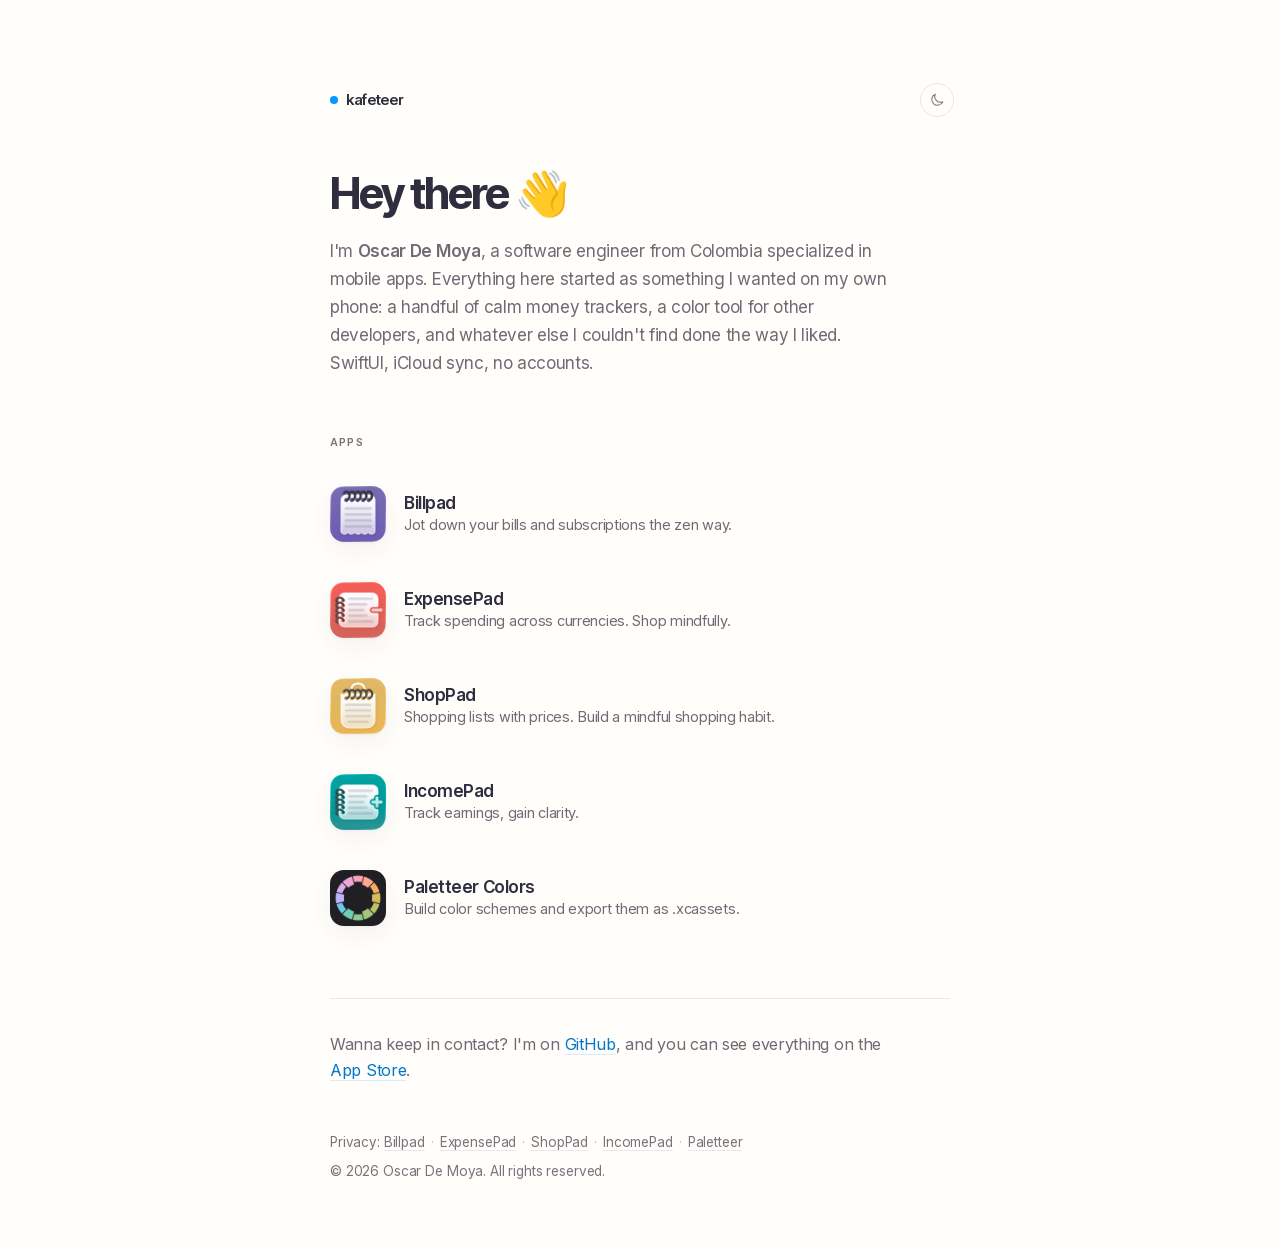
==== commit a3edd15b: "Rewrite the bio and drop em dashes site-wide The intro no longer names an employer and covers the wh" ====
--- a/index.html
+++ b/index.html
@@ -3,15 +3,15 @@
 <head>
 <meta charset="utf-8">
 <meta name="viewport" content="width=device-width, initial-scale=1">
-<title>Kafeteer — Apps by Oscar De Moya</title>
-<meta name="description" content="Small, focused iOS apps for tracking money the zen way. Billpad, ExpensePad, ShopPad, IncomePad and Paletteer Colors.">
+<title>Kafeteer · Apps by Oscar De Moya</title>
+<meta name="description" content="Small, focused iOS apps by Oscar De Moya. Billpad, ExpensePad, ShopPad, IncomePad and Paletteer Colors.">
 <meta name="author" content="Oscar De Moya">
 <meta name="theme-color" content="#FFFEFA" media="(prefers-color-scheme: light)">
 <meta name="theme-color" content="#141415" media="(prefers-color-scheme: dark)">
 <link rel="canonical" href="https://kafeteer.github.io/">
 <meta property="og:type" content="website">
-<meta property="og:title" content="Kafeteer — Apps by Oscar De Moya">
-<meta property="og:description" content="Small, focused iOS apps for tracking money the zen way.">
+<meta property="og:title" content="Kafeteer · Apps by Oscar De Moya">
+<meta property="og:description" content="Small, focused iOS apps built in SwiftUI. No accounts, no ads.">
 <meta property="og:url" content="https://kafeteer.github.io/">
 <meta property="og:image" content="https://kafeteer.github.io/assets/icons/billpad.png">
 <meta name="twitter:card" content="summary">
@@ -36,10 +36,10 @@
   <h1>Hey there&nbsp;👋</h1>
 
   <p class="lede">
-    I'm <strong>Oscar De Moya</strong>, an iOS engineer from Colombia. By day I build apps at
-    <a href="https://www.koombea.com" rel="noopener">Koombea</a>; by night I make small, focused
-    tools for keeping track of money — the zen way. Everything below is built in SwiftUI, syncs
-    over iCloud, and never asks for an account.
+    I'm <strong>Oscar De Moya</strong>, a software engineer from Colombia specialized in mobile
+    apps. Everything here started as something I wanted on my own phone: a handful of calm money
+    trackers, a color tool for other developers, and whatever else I couldn't find done the way I
+    liked. SwiftUI, iCloud sync, no accounts.
   </p>
 
   <p class="eyebrow">Apps</p>
--- a/assets/style.css
+++ b/assets/style.css
@@ -31,7 +31,7 @@
   unicode-range: U+0100-02BA, U+02BD-02C5, U+02C7-02CC, U+02CE-02D7, U+02DD-02FF, U+0304, U+0308, U+0329, U+1D00-1DBF, U+1E00-1E9F, U+1EF2-1EFF, U+2020, U+20A0-20AB, U+20AD-20C0, U+2113, U+2C60-2C7F, U+A720-A7FF;
 }
 
-/* Light palette — the default, and the forced choice when [data-theme="light"]. */
+/* Light palette: the default, and the forced choice when [data-theme="light"]. */
 :root {
   color-scheme: light;
   --bg: #FFFEFA;
@@ -48,7 +48,7 @@
   --radius-md: 14px;
 }
 
-/* Dark palette — explicitly picked with the toggle. */
+/* Dark palette: explicitly picked with the toggle. */
 :root[data-theme="dark"] {
   color-scheme: dark;
   --bg: #141415;
@@ -63,7 +63,7 @@
   --shadow: 0 1px 2px rgba(0, 0, 0, 0.30), 0 8px 24px rgba(0, 0, 0, 0.35);
 }
 
-/* Dark palette — inherited from the OS, unless light was explicitly picked. */
+/* Dark palette: inherited from the OS, unless light was explicitly picked. */
 @media (prefers-color-scheme: dark) {
   :root:not([data-theme="light"]) {
     color-scheme: dark;
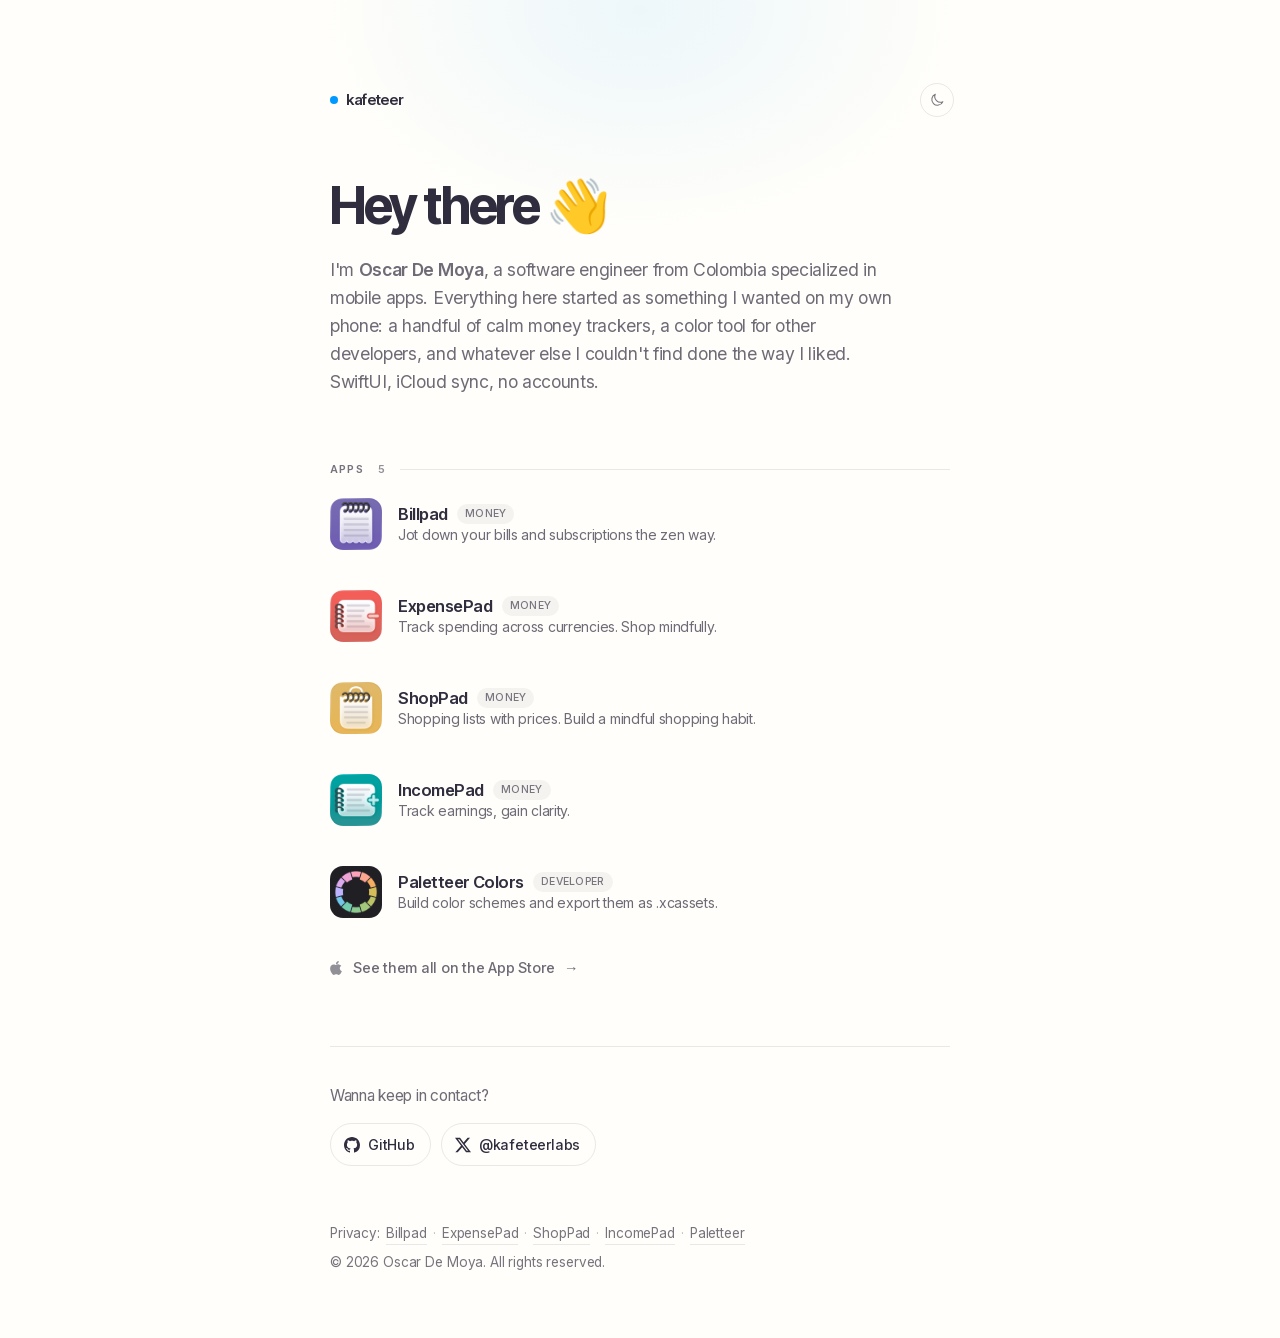
==== commit e8990790: "Refresh the landing page styling Keeps the palette, typefaces and 620px column, and reworks the part" ====
--- a/index.html
+++ b/index.html
@@ -23,9 +23,10 @@
 <script src="assets/theme.js"></script>
 </head>
 <body>
+<div class="glow" aria-hidden="true"></div>
 <div class="wrap">
 
-  <div class="topbar">
+  <div class="topbar reveal">
     <a class="brand" href="/"><span class="dot"></span>kafeteer</a>
     <button class="theme-toggle" type="button" aria-label="Switch to dark mode" title="Switch to dark mode" aria-pressed="false">
       <svg class="icon-sun" viewBox="0 0 24 24" aria-hidden="true"><circle cx="12" cy="12" r="4.2"/><path d="M12 2.4v2.3M12 19.3v2.3M4.7 12H2.4M21.6 12h-2.3M6.84 6.84 5.22 5.22M18.78 18.78l-1.62-1.62M17.16 6.84l1.62-1.62M5.22 18.78l1.62-1.62"/></svg>
@@ -33,59 +34,59 @@
     </button>
   </div>
 
-  <h1>Hey there&nbsp;👋</h1>
+  <h1 class="reveal">Hey there&nbsp;<span class="wave">👋</span></h1>
 
-  <p class="lede">
+  <p class="lede reveal">
     I'm <strong>Oscar De Moya</strong>, a software engineer from Colombia specialized in mobile
     apps. Everything here started as something I wanted on my own phone: a handful of calm money
     trackers, a color tool for other developers, and whatever else I couldn't find done the way I
     liked. SwiftUI, iCloud sync, no accounts.
   </p>
 
-  <p class="eyebrow">Apps</p>
+  <p class="eyebrow reveal">Apps <span class="count">5</span></p>
 
-  <main class="apps">
+  <main class="apps reveal">
 
     <a class="app" href="https://apps.apple.com/app/id6448975056" rel="noopener">
-      <img src="assets/icons/billpad.png" alt="Billpad app icon" width="56" height="56" loading="lazy">
+      <img src="assets/icons/billpad.png" alt="Billpad app icon" width="52" height="52" loading="lazy">
       <span class="meta">
-        <span class="name">Billpad</span>
+        <span class="name">Billpad <span class="chip">Money</span></span>
         <span class="tag">Jot down your bills and subscriptions the zen way.</span>
       </span>
       <span class="arrow" aria-hidden="true">→</span>
     </a>
 
     <a class="app" href="https://apps.apple.com/app/id6504459640" rel="noopener">
-      <img src="assets/icons/expensepad.png" alt="ExpensePad app icon" width="56" height="56" loading="lazy">
+      <img src="assets/icons/expensepad.png" alt="ExpensePad app icon" width="52" height="52" loading="lazy">
       <span class="meta">
-        <span class="name">ExpensePad</span>
+        <span class="name">ExpensePad <span class="chip">Money</span></span>
         <span class="tag">Track spending across currencies. Shop mindfully.</span>
       </span>
       <span class="arrow" aria-hidden="true">→</span>
     </a>
 
     <a class="app" href="https://apps.apple.com/app/id6529523495" rel="noopener">
-      <img src="assets/icons/shoppad.png" alt="ShopPad app icon" width="56" height="56" loading="lazy">
+      <img src="assets/icons/shoppad.png" alt="ShopPad app icon" width="52" height="52" loading="lazy">
       <span class="meta">
-        <span class="name">ShopPad</span>
+        <span class="name">ShopPad <span class="chip">Money</span></span>
         <span class="tag">Shopping lists with prices. Build a mindful shopping habit.</span>
       </span>
       <span class="arrow" aria-hidden="true">→</span>
     </a>
 
     <a class="app" href="https://apps.apple.com/app/id6740171596" rel="noopener">
-      <img src="assets/icons/incomepad.png" alt="IncomePad app icon" width="56" height="56" loading="lazy">
+      <img src="assets/icons/incomepad.png" alt="IncomePad app icon" width="52" height="52" loading="lazy">
       <span class="meta">
-        <span class="name">IncomePad</span>
+        <span class="name">IncomePad <span class="chip">Money</span></span>
         <span class="tag">Track earnings, gain clarity.</span>
       </span>
       <span class="arrow" aria-hidden="true">→</span>
     </a>
 
     <a class="app" href="https://apps.apple.com/app/id6739819339" rel="noopener">
-      <img src="assets/icons/paletteer.png" alt="Paletteer Colors app icon" width="56" height="56" loading="lazy">
+      <img src="assets/icons/paletteer.png" alt="Paletteer Colors app icon" width="52" height="52" loading="lazy">
       <span class="meta">
-        <span class="name">Paletteer Colors</span>
+        <span class="name">Paletteer Colors <span class="chip">Developer</span></span>
         <span class="tag">Build color schemes and export them as .xcassets.</span>
       </span>
       <span class="arrow" aria-hidden="true">→</span>
@@ -93,13 +94,27 @@
 
   </main>
 
-  <p class="contact">
-    Wanna keep in contact? I'm on
-    <a href="https://github.com/oscardemoya" rel="noopener">GitHub</a>, and you can see everything
-    on the <a href="https://apps.apple.com/developer/oscar-de-moya/id1236595635" rel="noopener">App&nbsp;Store</a>.
-  </p>
+  <a class="all-apps reveal" href="https://apps.apple.com/developer/oscar-de-moya/id1236595635" rel="noopener">
+    <svg viewBox="0 0 16 16" aria-hidden="true"><path d="M11.18 8.48c.01-1.33.6-2.33 1.78-3.06-.66-.94-1.66-1.46-2.98-1.56-1.25-.1-2.61.72-3.11.72-.53 0-1.74-.69-2.69-.69C2.22 3.92.14 5.46.14 8.6c0 .93.17 1.89.51 2.88.46 1.3 2.1 4.49 3.82 4.44.9-.02 1.53-.64 2.7-.64 1.13 0 1.72.64 2.72.64 1.73-.03 3.22-2.93 3.65-4.23-2.31-1.09-2.36-3.17-2.36-3.21Zm-2-5.9c.96-1.14.87-2.18.84-2.55-.85.05-1.83.58-2.39 1.23-.61.7-.97 1.56-.89 2.53.92.07 1.76-.4 2.44-1.21Z"/></svg>
+    See them all on the App Store
+    <span class="go" aria-hidden="true">→</span>
+  </a>
 
-  <footer>
+  <div class="contact reveal">
+    <span class="label">Wanna keep in contact?</span>
+    <div class="links">
+      <a class="pill" href="https://github.com/oscardemoya" rel="noopener">
+        <svg viewBox="0 0 16 16" aria-hidden="true"><path d="M8 0C3.58 0 0 3.58 0 8c0 3.54 2.29 6.53 5.47 7.59.4.07.55-.17.55-.38 0-.19-.01-.82-.01-1.49-2.01.37-2.53-.49-2.69-.94-.09-.23-.48-.94-.82-1.13-.28-.15-.68-.52-.01-.53.63-.01 1.08.58 1.23.82.72 1.21 1.87.87 2.33.66.07-.52.28-.87.51-1.07-1.78-.2-3.64-.89-3.64-3.95 0-.87.31-1.59.82-2.15-.08-.2-.36-1.02.08-2.12 0 0 .67-.21 2.2.82.64-.18 1.32-.27 2-.27s1.36.09 2 .27c1.53-1.04 2.2-.82 2.2-.82.44 1.1.16 1.92.08 2.12.51.56.82 1.27.82 2.15 0 3.07-1.87 3.75-3.65 3.95.29.25.54.73.54 1.48 0 1.07-.01 1.93-.01 2.2 0 .21.15.46.55.38A8.01 8.01 0 0 0 16 8c0-4.42-3.58-8-8-8Z"/></svg>
+        GitHub
+      </a>
+      <a class="pill" href="https://x.com/kafeteerlabs" rel="noopener">
+        <svg viewBox="0 0 16 16" aria-hidden="true"><path d="M12.6.75h2.454l-5.36 6.142L16 15.25h-4.937l-3.867-5.07-4.425 5.07H.316l5.733-6.57L0 .75h5.063l3.495 4.633L12.601.75Zm-.86 13.028h1.36L4.323 2.145H2.865l8.875 11.633Z"/></svg>
+        @kafeteerlabs
+      </a>
+    </div>
+  </div>
+
+  <footer class="reveal">
     <p class="legal">Privacy: <a href="billpad/privacy.html">Billpad</a><span class="sep">·</span><a href="expensepad/privacy.html">ExpensePad</a><span class="sep">·</span><a href="shoppad/privacy.html">ShopPad</a><span class="sep">·</span><a href="incomepad/privacy.html">IncomePad</a><span class="sep">·</span><a href="paletteer/privacy.html">Paletteer</a></p>
     © <span id="year">2026</span> Oscar De Moya. All rights reserved.
   </footer>
--- a/assets/style.css
+++ b/assets/style.css
@@ -46,6 +46,9 @@
   --shadow: 0 1px 2px rgba(48, 45, 62, 0.04), 0 8px 24px rgba(48, 45, 62, 0.06);
   --radius-lg: 20px;
   --radius-md: 14px;
+  --ring: rgba(48, 45, 62, 0.08);
+  --chip-bg: rgba(48, 45, 62, 0.05);
+  --glow: rgba(0, 153, 255, 0.07);
 }
 
 /* Dark palette: explicitly picked with the toggle. */
@@ -61,6 +64,9 @@
   --link: #4DB8FF;
   --accent-soft: rgba(77, 184, 255, 0.22);
   --shadow: 0 1px 2px rgba(0, 0, 0, 0.30), 0 8px 24px rgba(0, 0, 0, 0.35);
+  --ring: rgba(255, 254, 250, 0.10);
+  --chip-bg: rgba(255, 254, 250, 0.07);
+  --glow: rgba(77, 184, 255, 0.10);
 }
 
 /* Dark palette: inherited from the OS, unless light was explicitly picked. */
@@ -77,6 +83,9 @@
     --link: #4DB8FF;
     --accent-soft: rgba(77, 184, 255, 0.22);
     --shadow: 0 1px 2px rgba(0, 0, 0, 0.30), 0 8px 24px rgba(0, 0, 0, 0.35);
+    --ring: rgba(255, 254, 250, 0.10);
+    --chip-bg: rgba(255, 254, 250, 0.07);
+    --glow: rgba(77, 184, 255, 0.10);
   }
 }
 
@@ -85,6 +94,7 @@
 html { -webkit-text-size-adjust: 100%; }
 
 body {
+  position: relative;
   margin: 0;
   padding: 0 24px;
   background: var(--bg);
@@ -97,7 +107,33 @@
   -webkit-font-smoothing: antialiased;
 }
 
+/* A single soft wash behind the header. Clipped by its own box so it can
+   never introduce horizontal scrolling. */
+.glow {
+  position: absolute;
+  top: 0;
+  left: 0;
+  right: 0;
+  height: 520px;
+  overflow: hidden;
+  pointer-events: none;
+  z-index: 0;
+}
+
+.glow::before {
+  content: "";
+  position: absolute;
+  top: -300px;
+  left: 50%;
+  width: 900px;
+  height: 620px;
+  margin-left: -450px;
+  background: radial-gradient(closest-side, var(--glow), transparent 72%);
+}
+
 .wrap {
+  position: relative;
+  z-index: 1;
   max-width: 620px;
   margin: 0 auto;
   padding: 88px 0 64px;
@@ -193,35 +229,52 @@
 .brand.back:hover::before { color: var(--link); transform: translateX(-2px); }
 
 h1 {
-  margin: 56px 0 0;
+  margin: 64px 0 0;
   font-family: "Inter Tight", "Inter", sans-serif;
   font-weight: 700;
-  font-size: 44px;
+  font-size: 52px;
   line-height: 1.1;
-  letter-spacing: -2px;
+  letter-spacing: -2.4px;
+}
+
+h1 .wave {
+  display: inline-block;
+  transform-origin: 70% 70%;
+  animation: wave 2.6s ease-in-out 0.6s 2;
+}
+
+@keyframes wave {
+  0%, 60%, 100% { transform: rotate(0deg); }
+  15% { transform: rotate(14deg); }
+  30% { transform: rotate(-8deg); }
+  45% { transform: rotate(10deg); }
 }
 
 .lede {
-  margin: 20px 0 0;
+  margin: 22px 0 0;
   max-width: 52ch;
   color: var(--muted);
-  font-size: 17px;
+  font-size: 17.5px;
+  line-height: 1.6;
   letter-spacing: -0.32px;
 }
 
 a { color: var(--link); }
 
-.lede a, .contact a, footer a, .doc a {
+.lede a, .contact a:not(.pill), footer a, .doc a {
   color: var(--link);
   text-decoration: none;
   border-bottom: 1px solid var(--accent-soft);
   transition: border-color 0.15s ease;
 }
 
-.lede a:hover, .contact a:hover, footer a:hover, .doc a:hover { border-color: var(--link); }
+.lede a:hover, .contact a:not(.pill):hover, footer a:hover, .doc a:hover { border-color: var(--link); }
 
 .eyebrow {
-  margin: 56px 0 18px;
+  display: flex;
+  align-items: center;
+  gap: 14px;
+  margin: 64px 0 4px;
   font-family: "Inter Tight", "Inter", sans-serif;
   font-size: 11px;
   font-weight: 600;
@@ -230,6 +283,20 @@
   color: var(--faint);
 }
 
+.eyebrow::after {
+  content: "";
+  flex: 1;
+  height: 1px;
+  background: var(--line);
+}
+
+.eyebrow .count {
+  font-size: 11px;
+  letter-spacing: 1.2px;
+  color: var(--faint);
+  opacity: 0.8;
+}
+
 .apps {
   display: flex;
   flex-direction: column;
@@ -239,7 +306,7 @@
 .app {
   display: flex;
   align-items: center;
-  gap: 18px;
+  gap: 16px;
   padding: 16px;
   margin: 0 -16px;
   border-radius: var(--radius-lg);
@@ -254,29 +321,50 @@
 }
 
 .app img {
-  width: 56px;
-  height: 56px;
-  flex: 0 0 56px;
-  border-radius: var(--radius-md);
-  box-shadow: var(--shadow);
+  width: 52px;
+  height: 52px;
+  flex: 0 0 52px;
+  border-radius: 13px;
+  outline: 1px solid var(--ring);
+  outline-offset: -1px;
   background: var(--surface);
-}
+  transition: transform 0.22s cubic-bezier(0.2, 0.7, 0.3, 1);
+}
+
+.app:hover img { transform: scale(1.06); }
 
 .app .meta { display: block; min-width: 0; flex: 1; }
 
 .app .name {
-  display: block;
+  display: flex;
+  align-items: center;
+  gap: 9px;
   font-family: "Inter Tight", "Inter", sans-serif;
   font-weight: 600;
-  font-size: 17px;
+  font-size: 16.5px;
   letter-spacing: -0.44px;
   line-height: 1.35;
+}
+
+/* A quiet category label, so the developer tool reads apart from the
+   money trackers at a glance. */
+.chip {
+  font-family: "Inter", sans-serif;
+  font-size: 10.5px;
+  font-weight: 500;
+  letter-spacing: 0.3px;
+  text-transform: uppercase;
+  color: var(--faint);
+  background: var(--chip-bg);
+  border-radius: 100px;
+  padding: 2px 8px;
+  line-height: 1.6;
 }
 
 .app .tag {
   display: block;
   color: var(--muted);
-  font-size: 14.5px;
+  font-size: 14px;
   letter-spacing: -0.28px;
   line-height: 1.45;
 }
@@ -284,7 +372,7 @@
 .app .arrow {
   flex: 0 0 auto;
   color: var(--faint);
-  font-size: 18px;
+  font-size: 16px;
   opacity: 0;
   transform: translateX(-4px);
   transition: opacity 0.18s ease, transform 0.18s ease, color 0.18s ease;
@@ -302,22 +390,99 @@
   border-radius: 6px;
 }
 
+/* The App Store sits under the list, where the apps live. It is not a way
+   to reach Oscar, so it is deliberately not a contact link. */
+.all-apps {
+  display: inline-flex;
+  align-items: center;
+  gap: 9px;
+  margin: 22px 0 0;
+  font-size: 14.5px;
+  font-weight: 500;
+  letter-spacing: -0.24px;
+  color: var(--muted);
+  text-decoration: none;
+  transition: color 0.18s ease;
+}
+
+.all-apps svg {
+  width: 14px;
+  height: 14px;
+  flex: 0 0 14px;
+  fill: currentColor;
+  opacity: 0.75;
+}
+
+.all-apps .go { transition: transform 0.18s cubic-bezier(0.2, 0.7, 0.3, 1); }
+
+.all-apps:hover { color: var(--link); }
+.all-apps:hover .go { transform: translateX(3px); }
+
 .contact {
-  margin: 56px 0 0;
-  padding-top: 32px;
+  margin: 64px 0 0;
+  padding-top: 36px;
   border-top: 1px solid var(--line);
   color: var(--muted);
   font-size: 16px;
 }
 
+.contact .label {
+  display: block;
+  margin-bottom: 14px;
+  font-size: 15.5px;
+}
+
+.links {
+  display: flex;
+  flex-wrap: wrap;
+  gap: 10px;
+}
+
+.pill {
+  display: inline-flex;
+  align-items: center;
+  gap: 8px;
+  padding: 9px 15px 9px 13px;
+  border: 1px solid var(--line);
+  border-radius: 100px;
+  color: var(--ink);
+  font-size: 14px;
+  font-weight: 500;
+  letter-spacing: -0.2px;
+  text-decoration: none;
+  background: transparent;
+  transition: border-color 0.18s ease, background 0.18s ease, color 0.18s ease;
+}
+
+.pill:hover {
+  border-color: var(--link);
+  color: var(--link);
+  background: var(--surface);
+}
+
+.pill svg {
+  width: 16px;
+  height: 16px;
+  flex: 0 0 16px;
+  fill: currentColor;
+}
+
 footer {
-  margin-top: 48px;
+  margin-top: 56px;
   color: var(--faint);
   font-size: 13.5px;
   letter-spacing: -0.14px;
 }
 
+/* Laid out as a wrapping row: the links carry no whitespace between them and
+   the separators, so as plain text the line cannot break and overflows narrow
+   viewports. */
 footer .legal {
+  display: flex;
+  flex-wrap: wrap;
+  align-items: baseline;
+  column-gap: 6px;
+  row-gap: 2px;
   margin: 0 0 6px;
 }
 
@@ -328,7 +493,7 @@
 
 footer .legal a:hover { color: var(--link); border-bottom-color: var(--link); }
 
-footer .sep { opacity: 0.5; margin: 0 6px; }
+footer .sep { opacity: 0.5; }
 
 .pagehead {
   display: flex;
@@ -401,13 +566,37 @@
 
 .doc .intro { color: var(--ink); }
 
+/* A restrained entrance: each block settles in once, on load. Guarded so the
+   content is never hidden from anyone who asks for less motion. */
+@media (prefers-reduced-motion: no-preference) {
+  .reveal {
+    opacity: 0;
+    transform: translateY(10px);
+    animation: rise 0.6s cubic-bezier(0.2, 0.7, 0.3, 1) forwards;
+  }
+  .reveal:nth-child(1) { animation-delay: 0.02s; }
+  .reveal:nth-child(2) { animation-delay: 0.08s; }
+  .reveal:nth-child(3) { animation-delay: 0.14s; }
+  .reveal:nth-child(4) { animation-delay: 0.20s; }
+  .reveal:nth-child(5) { animation-delay: 0.26s; }
+  .reveal:nth-child(6) { animation-delay: 0.32s; }
+  .reveal:nth-child(7) { animation-delay: 0.38s; }
+  .reveal:nth-child(8) { animation-delay: 0.44s; }
+}
+
+@keyframes rise {
+  to { opacity: 1; transform: none; }
+}
+
 @media (max-width: 520px) {
   .wrap { padding: 56px 0 48px; }
-  h1 { font-size: 34px; letter-spacing: -1.2px; }
+  h1 { font-size: 36px; letter-spacing: -1.4px; }
   .lede { font-size: 16px; }
-  .app { gap: 14px; padding: 14px 12px; margin: 0 -12px; }
-  .app img { width: 48px; height: 48px; flex-basis: 48px; }
+  .eyebrow { margin-top: 48px; }
+  .app { gap: 14px; padding: 15px 12px; margin: 0 -12px; }
+  .app img { width: 46px; height: 46px; flex-basis: 46px; }
   .app .arrow { display: none; }
+  .contact { margin-top: 48px; }
   .pagehead { gap: 14px; }
   .pagehead img { width: 40px; height: 40px; flex-basis: 40px; }
   .pagehead h1 { font-size: 26px; letter-spacing: -0.8px; }
